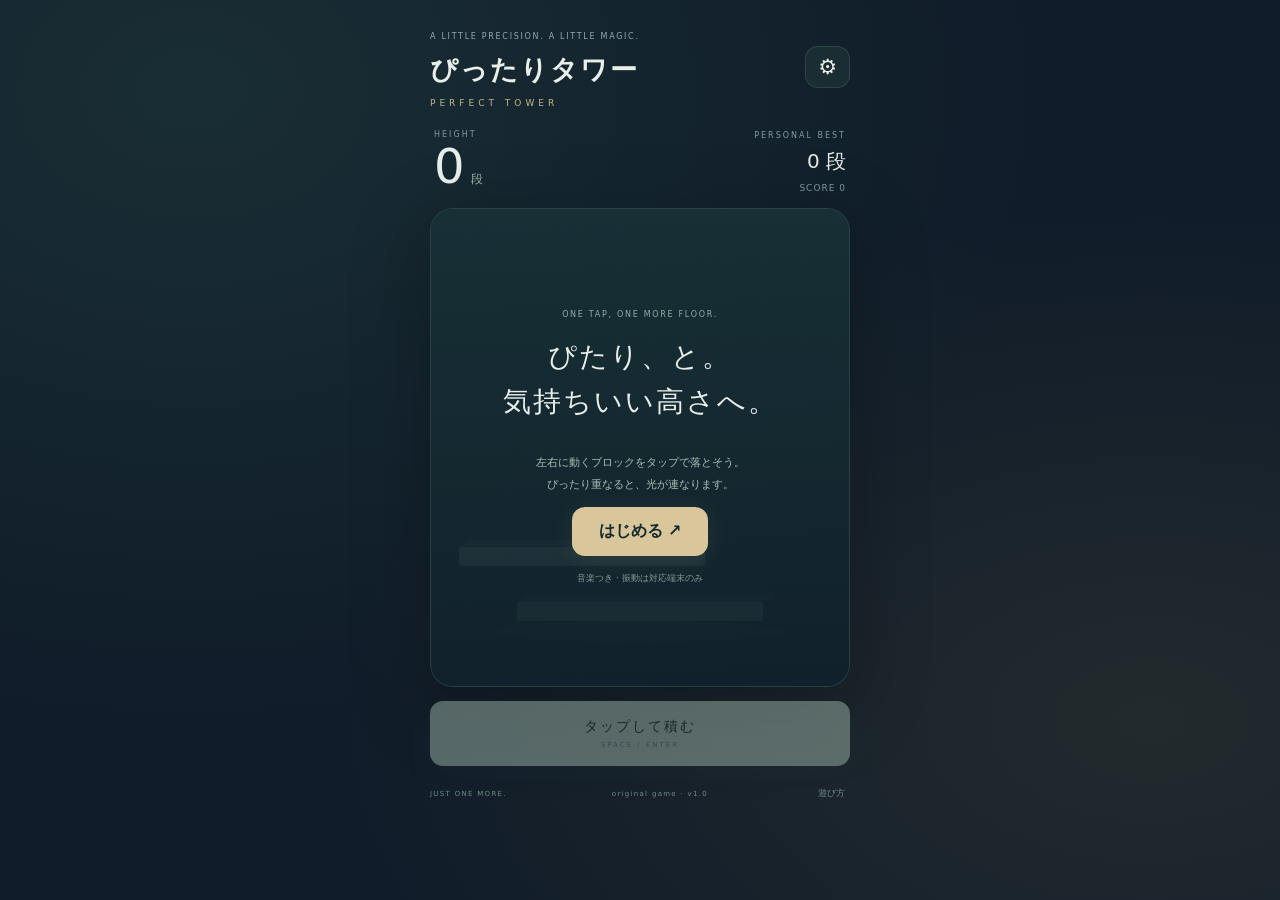
==== index.html @ 8b016841 "Create PERFECT TOWER with elegant visuals, bespoke lounge music and optional haptics" ====
<!doctype html><html lang="ja"><meta charset="utf-8"><meta name="viewport" content="width=device-width,initial-scale=1,viewport-fit=cover"><meta name="theme-color" content="#101c29"><title>ぴったりタワー · PERFECT TOWER</title><link rel="stylesheet" href="style.css?v=1.0"><body><main><header><div><span class="eyebrow">A LITTLE PRECISION. A LITTLE MAGIC.</span><h1>ぴったりタワー</h1><span class="subtitle">PERFECT TOWER</span></div><button id="settings" aria-label="音と振動の設定">⚙</button></header><section class="numbers"><div><span>HEIGHT</span><strong id="height">0<small>段</small></strong></div><div class="record"><span>PERSONAL BEST</span><b id="best">0 段</b><span id="score">SCORE 0</span></div></section><section class="stage"><canvas id="game" width="720" height="1000" aria-label="左右に動くブロック。画面をタップするか積むボタンで落とせます。"></canvas><div id="callout" aria-live="polite"></div><div id="welcome"><span class="eyebrow">ONE TAP, ONE MORE FLOOR.</span><h2>ぴたり、と。<br>気持ちいい高さへ。</h2><p>左右に動くブロックをタップで落とそう。<br>ぴったり重なると、光が連なります。</p><button id="start" class="primary">はじめる ↗</button><small>音楽つき · 振動は対応端末のみ</small></div><div class="stage-foot"><span id="combo">MAKE IT PERFECT</span><button id="pause" aria-label="一時停止">Ⅱ</button></div></section><button id="drop" class="drop" disabled>タップして積む <span>SPACE / ENTER</span></button><footer><span>JUST ONE MORE.</span><span>original game · v1.0</span><button id="help">遊び方</button></footer></main><dialog id="dialog"><div id="content"></div><button id="close" class="primary">つづける</button></dialog><script src="engine.js?v=1.0"></script><script src="music.js?v=1.0"></script><script src="haptics.js?v=1.0"></script><script src="game.js?v=1.0"></script></body></html>
---- style.css ----
*{box-sizing:border-box}html{background:#101c29;color:#e8eee9;font-family:system-ui,-apple-system,sans-serif;touch-action:pan-y pinch-zoom}body{margin:0;background:radial-gradient(ellipse at 15% 10%,#3d726235,transparent 55%),radial-gradient(ellipse at 90% 80%,#a78e5220,transparent 50%);min-height:100svh}main{max-width:460px;padding:24px 20px max(20px,env(safe-area-inset-bottom));margin:auto}header{display:flex;align-items:center;justify-content:space-between}.eyebrow{font-size:8px;letter-spacing:1.7px;color:#92aca6}h1{font-size:27px;letter-spacing:2px;margin:9px 0 3px;font-weight:600}.subtitle{font-size:9px;letter-spacing:4px;color:#c5b687}button{font:inherit;color:inherit;cursor:pointer;border:1px solid #7d9f8d35;background:#233a3a80;border-radius:13px;padding:11px 16px;touch-action:manipulation;-webkit-tap-highlight-color:transparent}button:active{transform:scale(.97)}button:focus-visible{outline:3px solid #efd098;outline-offset:3px}button:disabled{opacity:.4}#settings{font-size:21px;padding:8px 12px}.numbers{display:flex;justify-content:space-between;align-items:center;padding:20px 4px 14px}.numbers span{font-size:8px;letter-spacing:2px;color:#809c99;display:block}.numbers strong{display:block;font-size:48px;font-weight:300;line-height:1.15;font-variant-numeric:tabular-nums}.numbers small{font-size:12px;margin-left:6px;color:#9ab4ad}.record{text-align:right}.record b{font-size:20px;font-weight:400;display:block;margin:8px 0}.record #score{font-size:9px;letter-spacing:1px}.stage{border:1px solid #809c8f30;position:relative;border-radius:23px;overflow:hidden;box-shadow:0 20px 80px #0004;background:#152b32}canvas{display:block;width:100%;height:min(53svh,500px);min-height:290px;touch-action:manipulation}#welcome{position:absolute;inset:0;background:linear-gradient(#172f35da,#11212bf5);display:flex;align-items:center;justify-content:center;flex-direction:column;text-align:center;padding:24px}#welcome[hidden]{display:none}h2{font-size:28px;font-weight:400;letter-spacing:2px;line-height:1.6;margin:16px 0}#welcome p{font-size:11px;line-height:2;color:#a8c0b7}#welcome small{font-size:9px;color:#829d96;margin-top:16px}.primary{border:0;background:#d9c69b;color:#152a2d;font-weight:600;padding:14px 27px;box-shadow:0 4px 25px #dac69a18}.stage-foot{position:absolute;bottom:14px;left:20px;right:16px;display:flex;justify-content:space-between;align-items:center;pointer-events:none}.stage-foot span{font-size:9px;letter-spacing:2px;color:#9ebfb5}.stage-foot button{pointer-events:auto;padding:7px 11px;font-size:10px}#welcome:not([hidden])~.stage-foot{display:none}.drop{width:100%;margin-top:14px;background:#bfd9c9;color:#1a3230;border:0;padding:17px;font-size:14px;letter-spacing:2px;box-shadow:0 8px 30px #8bc5ac12}.drop span{display:block;font-size:7px;letter-spacing:2px;opacity:.5;margin-top:5px}footer{display:flex;align-items:center;justify-content:space-between;margin-top:16px;font-size:7px;letter-spacing:1.3px;color:#6f8b86}footer button{border:0;background:none;padding:5px;font-size:9px}#callout{position:absolute;top:18%;left:0;right:0;text-align:center;pointer-events:none;color:#f6dcac;letter-spacing:5px;font-size:24px;text-shadow:0 0 25px #e8c99088;opacity:0;transition:opacity .15s}#callout small{display:block;font-size:9px;letter-spacing:3px;margin-top:8px;color:#accfc1}dialog{max-width:390px;width:90%;border:1px solid #6b958250;border-radius:23px;background:#192e35;color:#e2eee7;padding:27px;box-shadow:0 25px 100px #0008}dialog::backdrop{background:#07161bce;backdrop-filter:blur(8px)}dialog p{font-size:12px;line-height:1.9;color:#adc4b8}dialog .primary{width:100%;margin-top:15px}.result{font-size:64px;font-weight:300;line-height:1.2;color:#dfcea6;margin:18px 0}.result small{font-size:15px;margin-left:8px}.stats{display:flex;justify-content:space-between;border-block:1px solid #72938330;padding:15px 0;font-size:11px;color:#a4c2b5}.setting{display:flex;justify-content:space-between;align-items:center;padding:16px 0;border-bottom:1px solid #6c93812a;font-size:13px}.setting input{width:20px;height:20px;accent-color:#c9d8b7}.muted{font-size:10px!important;color:#829e93!important}@media(max-height:750px){main{padding-top:12px}.numbers{padding-top:12px}.numbers strong{font-size:38px}canvas{height:48svh;min-height:250px}.drop{padding:13px}footer{margin-top:8px}h1{font-size:24px}}@media(prefers-reduced-motion:reduce){*{transition:none!important}}
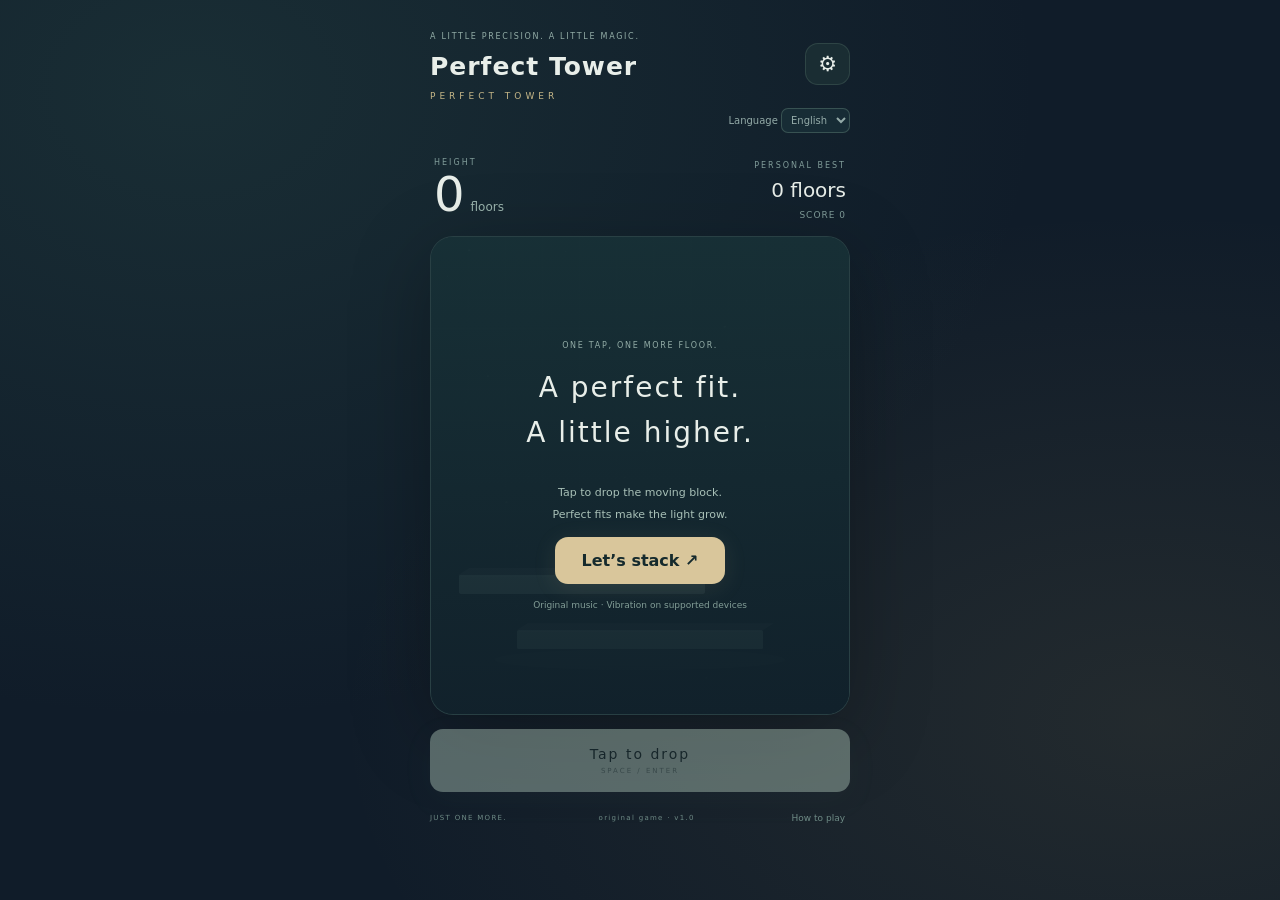
==== commit e5a55faa: "Add complete Japanese/English UI and language selection" ====
--- a/index.html
+++ b/index.html
@@ -1 +1 @@
-<!doctype html><html lang="ja"><meta charset="utf-8"><meta name="viewport" content="width=device-width,initial-scale=1,viewport-fit=cover"><meta name="theme-color" content="#101c29"><title>ぴったりタワー · PERFECT TOWER</title><link rel="stylesheet" href="style.css?v=1.0"><body><main><header><div><span class="eyebrow">A LITTLE PRECISION. A LITTLE MAGIC.</span><h1>ぴったりタワー</h1><span class="subtitle">PERFECT TOWER</span></div><button id="settings" aria-label="音と振動の設定">⚙</button></header><section class="numbers"><div><span>HEIGHT</span><strong id="height">0<small>段</small></strong></div><div class="record"><span>PERSONAL BEST</span><b id="best">0 段</b><span id="score">SCORE 0</span></div></section><section class="stage"><canvas id="game" width="720" height="1000" aria-label="左右に動くブロック。画面をタップするか積むボタンで落とせます。"></canvas><div id="callout" aria-live="polite"></div><div id="welcome"><span class="eyebrow">ONE TAP, ONE MORE FLOOR.</span><h2>ぴたり、と。<br>気持ちいい高さへ。</h2><p>左右に動くブロックをタップで落とそう。<br>ぴったり重なると、光が連なります。</p><button id="start" class="primary">はじめる ↗</button><small>音楽つき · 振動は対応端末のみ</small></div><div class="stage-foot"><span id="combo">MAKE IT PERFECT</span><button id="pause" aria-label="一時停止">Ⅱ</button></div></section><button id="drop" class="drop" disabled>タップして積む <span>SPACE / ENTER</span></button><footer><span>JUST ONE MORE.</span><span>original game · v1.0</span><button id="help">遊び方</button></footer></main><dialog id="dialog"><div id="content"></div><button id="close" class="primary">つづける</button></dialog><script src="engine.js?v=1.0"></script><script src="music.js?v=1.0"></script><script src="haptics.js?v=1.0"></script><script src="game.js?v=1.0"></script></body></html>
+<!doctype html><html lang="ja"><meta charset="utf-8"><meta name="viewport" content="width=device-width,initial-scale=1,viewport-fit=cover"><meta name="theme-color" content="#101c29"><title>ぴったりタワー · PERFECT TOWER</title><link rel="stylesheet" href="style.css?v=lang1"><body><main><header><div><span class="eyebrow">A LITTLE PRECISION. A LITTLE MAGIC.</span><h1>ぴったりタワー</h1><span class="subtitle">PERFECT TOWER</span></div><button id="settings" aria-label="音と振動の設定">⚙</button></header><div class="language-row"><label>Language <select id="localeSelect" aria-label="Language"><option value="ja">日本語</option><option value="en">English</option></select></label></div><section class="numbers"><div><span>HEIGHT</span><strong id="height">0<small>段</small></strong></div><div class="record"><span>PERSONAL BEST</span><b id="best">0 段</b><span id="score">SCORE 0</span></div></section><section class="stage"><canvas id="game" width="720" height="1000" aria-label="左右に動くブロック。画面をタップするか積むボタンで落とせます。"></canvas><div id="callout" aria-live="polite"></div><div id="welcome"><span class="eyebrow">ONE TAP, ONE MORE FLOOR.</span><h2>ぴたり、と。<br>気持ちいい高さへ。</h2><p>左右に動くブロックをタップで落とそう。<br>ぴったり重なると、光が連なります。</p><button id="start" class="primary">はじめる ↗</button><small>音楽つき · 振動は対応端末のみ</small></div><div class="stage-foot"><span id="combo">MAKE IT PERFECT</span><button id="pause" aria-label="一時停止">Ⅱ</button></div></section><button id="drop" class="drop" disabled>タップして積む <span>SPACE / ENTER</span></button><footer><span>JUST ONE MORE.</span><span>original game · v1.0</span><button id="help">遊び方</button></footer></main><dialog id="dialog"><div id="content"></div><button id="close" class="primary">つづける</button></dialog><script src="locale.js?v=lang1"></script><script src="engine.js?v=1.0"></script><script src="music.js?v=1.0"></script><script src="haptics.js?v=1.0"></script><script src="game.js?v=lang1"></script></body></html>
--- a/style.css
+++ b/style.css
@@ -1 +1,7 @@
 *{box-sizing:border-box}html{background:#101c29;color:#e8eee9;font-family:system-ui,-apple-system,sans-serif;touch-action:pan-y pinch-zoom}body{margin:0;background:radial-gradient(ellipse at 15% 10%,#3d726235,transparent 55%),radial-gradient(ellipse at 90% 80%,#a78e5220,transparent 50%);min-height:100svh}main{max-width:460px;padding:24px 20px max(20px,env(safe-area-inset-bottom));margin:auto}header{display:flex;align-items:center;justify-content:space-between}.eyebrow{font-size:8px;letter-spacing:1.7px;color:#92aca6}h1{font-size:27px;letter-spacing:2px;margin:9px 0 3px;font-weight:600}.subtitle{font-size:9px;letter-spacing:4px;color:#c5b687}button{font:inherit;color:inherit;cursor:pointer;border:1px solid #7d9f8d35;background:#233a3a80;border-radius:13px;padding:11px 16px;touch-action:manipulation;-webkit-tap-highlight-color:transparent}button:active{transform:scale(.97)}button:focus-visible{outline:3px solid #efd098;outline-offset:3px}button:disabled{opacity:.4}#settings{font-size:21px;padding:8px 12px}.numbers{display:flex;justify-content:space-between;align-items:center;padding:20px 4px 14px}.numbers span{font-size:8px;letter-spacing:2px;color:#809c99;display:block}.numbers strong{display:block;font-size:48px;font-weight:300;line-height:1.15;font-variant-numeric:tabular-nums}.numbers small{font-size:12px;margin-left:6px;color:#9ab4ad}.record{text-align:right}.record b{font-size:20px;font-weight:400;display:block;margin:8px 0}.record #score{font-size:9px;letter-spacing:1px}.stage{border:1px solid #809c8f30;position:relative;border-radius:23px;overflow:hidden;box-shadow:0 20px 80px #0004;background:#152b32}canvas{display:block;width:100%;height:min(53svh,500px);min-height:290px;touch-action:manipulation}#welcome{position:absolute;inset:0;background:linear-gradient(#172f35da,#11212bf5);display:flex;align-items:center;justify-content:center;flex-direction:column;text-align:center;padding:24px}#welcome[hidden]{display:none}h2{font-size:28px;font-weight:400;letter-spacing:2px;line-height:1.6;margin:16px 0}#welcome p{font-size:11px;line-height:2;color:#a8c0b7}#welcome small{font-size:9px;color:#829d96;margin-top:16px}.primary{border:0;background:#d9c69b;color:#152a2d;font-weight:600;padding:14px 27px;box-shadow:0 4px 25px #dac69a18}.stage-foot{position:absolute;bottom:14px;left:20px;right:16px;display:flex;justify-content:space-between;align-items:center;pointer-events:none}.stage-foot span{font-size:9px;letter-spacing:2px;color:#9ebfb5}.stage-foot button{pointer-events:auto;padding:7px 11px;font-size:10px}#welcome:not([hidden])~.stage-foot{display:none}.drop{width:100%;margin-top:14px;background:#bfd9c9;color:#1a3230;border:0;padding:17px;font-size:14px;letter-spacing:2px;box-shadow:0 8px 30px #8bc5ac12}.drop span{display:block;font-size:7px;letter-spacing:2px;opacity:.5;margin-top:5px}footer{display:flex;align-items:center;justify-content:space-between;margin-top:16px;font-size:7px;letter-spacing:1.3px;color:#6f8b86}footer button{border:0;background:none;padding:5px;font-size:9px}#callout{position:absolute;top:18%;left:0;right:0;text-align:center;pointer-events:none;color:#f6dcac;letter-spacing:5px;font-size:24px;text-shadow:0 0 25px #e8c99088;opacity:0;transition:opacity .15s}#callout small{display:block;font-size:9px;letter-spacing:3px;margin-top:8px;color:#accfc1}dialog{max-width:390px;width:90%;border:1px solid #6b958250;border-radius:23px;background:#192e35;color:#e2eee7;padding:27px;box-shadow:0 25px 100px #0008}dialog::backdrop{background:#07161bce;backdrop-filter:blur(8px)}dialog p{font-size:12px;line-height:1.9;color:#adc4b8}dialog .primary{width:100%;margin-top:15px}.result{font-size:64px;font-weight:300;line-height:1.2;color:#dfcea6;margin:18px 0}.result small{font-size:15px;margin-left:8px}.stats{display:flex;justify-content:space-between;border-block:1px solid #72938330;padding:15px 0;font-size:11px;color:#a4c2b5}.setting{display:flex;justify-content:space-between;align-items:center;padding:16px 0;border-bottom:1px solid #6c93812a;font-size:13px}.setting input{width:20px;height:20px;accent-color:#c9d8b7}.muted{font-size:10px!important;color:#829e93!important}@media(max-height:750px){main{padding-top:12px}.numbers{padding-top:12px}.numbers strong{font-size:38px}canvas{height:48svh;min-height:250px}.drop{padding:13px}footer{margin-top:8px}h1{font-size:24px}}@media(prefers-reduced-motion:reduce){*{transition:none!important}}
+
+.language-row{display:flex;justify-content:flex-end;margin:5px 0;font-size:10px;color:#94aba8}.language-row select{font:inherit;color:inherit;background:#172c35;border:1px solid #7d9f8d55;border-radius:7px;padding:5px}html[lang=en] h1{letter-spacing:1px;font-size:25px}html[lang=en] .chapter strong{font-size:11px}html[lang=en] .result{font-size:30px}html[lang=en] #callout{font-size:22px}
+
+.language-row[hidden]{display:none!important}
+
+html[lang=en] .result{font-size:64px}html[lang=en] .result small{font-size:12px}
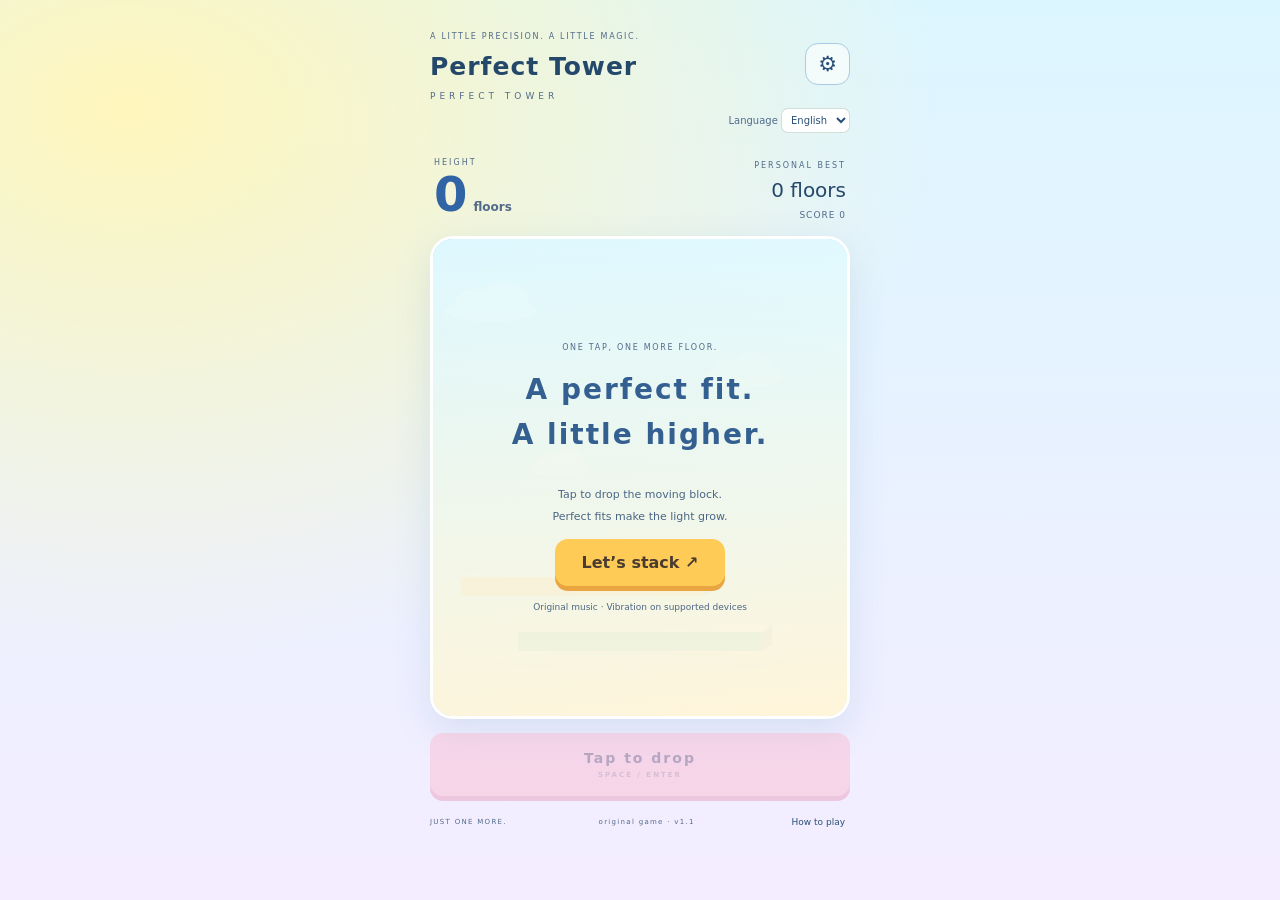
==== commit 0a35f758: "Add Playables SDK integration and sunny candy theme" ====
--- a/index.html
+++ b/index.html
@@ -1 +1 @@
-<!doctype html><html lang="ja"><meta charset="utf-8"><meta name="viewport" content="width=device-width,initial-scale=1,viewport-fit=cover"><meta name="theme-color" content="#101c29"><title>ぴったりタワー · PERFECT TOWER</title><link rel="stylesheet" href="style.css?v=lang1"><body><main><header><div><span class="eyebrow">A LITTLE PRECISION. A LITTLE MAGIC.</span><h1>ぴったりタワー</h1><span class="subtitle">PERFECT TOWER</span></div><button id="settings" aria-label="音と振動の設定">⚙</button></header><div class="language-row"><label>Language <select id="localeSelect" aria-label="Language"><option value="ja">日本語</option><option value="en">English</option></select></label></div><section class="numbers"><div><span>HEIGHT</span><strong id="height">0<small>段</small></strong></div><div class="record"><span>PERSONAL BEST</span><b id="best">0 段</b><span id="score">SCORE 0</span></div></section><section class="stage"><canvas id="game" width="720" height="1000" aria-label="左右に動くブロック。画面をタップするか積むボタンで落とせます。"></canvas><div id="callout" aria-live="polite"></div><div id="welcome"><span class="eyebrow">ONE TAP, ONE MORE FLOOR.</span><h2>ぴたり、と。<br>気持ちいい高さへ。</h2><p>左右に動くブロックをタップで落とそう。<br>ぴったり重なると、光が連なります。</p><button id="start" class="primary">はじめる ↗</button><small>音楽つき · 振動は対応端末のみ</small></div><div class="stage-foot"><span id="combo">MAKE IT PERFECT</span><button id="pause" aria-label="一時停止">Ⅱ</button></div></section><button id="drop" class="drop" disabled>タップして積む <span>SPACE / ENTER</span></button><footer><span>JUST ONE MORE.</span><span>original game · v1.0</span><button id="help">遊び方</button></footer></main><dialog id="dialog"><div id="content"></div><button id="close" class="primary">つづける</button></dialog><script src="locale.js?v=lang1"></script><script src="engine.js?v=1.0"></script><script src="music.js?v=1.0"></script><script src="haptics.js?v=1.0"></script><script src="game.js?v=lang1"></script></body></html>
+<!doctype html><html lang="ja"><meta charset="utf-8"><meta name="viewport" content="width=device-width,initial-scale=1,viewport-fit=cover"><meta name="theme-color" content="#dbf5ff"><title>ぴったりタワー · PERFECT TOWER</title><link rel="stylesheet" href="style.css?v=sdk1"><body><div id="startup" role="status"><p id="startupText">記録を読み込んでいます…</p><button id="retryLoad" hidden>もう一度読み込む</button></div><main inert><header><div><span class="eyebrow">A LITTLE PRECISION. A LITTLE MAGIC.</span><h1>ぴったりタワー</h1><span class="subtitle">PERFECT TOWER</span></div><button id="settings" aria-label="音と振動の設定">⚙</button></header><div class="language-row"><label>Language <select id="localeSelect" aria-label="Language"><option value="ja">日本語</option><option value="en">English</option></select></label></div><section class="numbers"><div><span>HEIGHT</span><strong id="height">0<small>段</small></strong></div><div class="record"><span>PERSONAL BEST</span><b id="best">0 段</b><span id="score">SCORE 0</span></div></section><section class="stage"><canvas id="game" width="720" height="1000" aria-label="左右に動くブロック。画面をタップするか積むボタンで落とせます。"></canvas><div id="callout" aria-live="polite"></div><div id="welcome"><span class="eyebrow">ONE TAP, ONE MORE FLOOR.</span><h2>ぴたり、と。<br>気持ちいい高さへ。</h2><p>左右に動くブロックをタップで落とそう。<br>ぴったり重なると、光が連なります。</p><button id="start" class="primary">はじめる ↗</button><small>音楽つき · 振動は対応端末のみ</small></div><div class="stage-foot"><span id="combo">MAKE IT PERFECT</span><button id="pause" aria-label="一時停止">Ⅱ</button></div></section><button id="drop" class="drop" disabled>タップして積む <span>SPACE / ENTER</span></button><p id="saveNotice" role="status"></p><footer><span>JUST ONE MORE.</span><span>original game · v1.1</span><button id="help">遊び方</button></footer></main><dialog id="dialog"><div id="content"></div><button id="close" class="primary">つづける</button></dialog><script src="https://www.youtube.com/game_api/v1"></script><script src="host.js?v=sdk1"></script><script src="locale.js?v=sdk1"></script><script src="engine.js?v=1.0"></script><script src="music.js?v=sdk1"></script><script src="haptics.js?v=1.0"></script><script src="game.js?v=sdk1"></script></body></html>
--- a/style.css
+++ b/style.css
@@ -5,3 +5,8 @@
 .language-row[hidden]{display:none!important}
 
 html[lang=en] .result{font-size:64px}html[lang=en] .result small{font-size:12px}
+
+#startup{position:fixed;inset:0;z-index:20;display:grid;align-content:center;justify-items:center;text-align:center;padding:30px;background:#101c29}#startup[hidden]{display:none}#saveNotice{font-size:11px;color:#dfcca4;text-align:center}[hidden]{display:none!important}
+
+/* Sunny candy palette; identical layout and input targets. */
+html{background:#e2f7ff;color:#24486a}body{background:radial-gradient(ellipse at 10% 12%,#fff6bc,transparent 50%),linear-gradient(#dcf6ff,#f4edff)}.eyebrow,.numbers span,.numbers small,.subtitle,footer{color:#526b8a}h1{font-weight:800}.numbers strong{font-weight:750;color:#3164a5}button{background:#fff9;border-color:#a7cce3;color:#294f78}button:focus-visible{outline-color:#e66b96}.stage{background:#bceaff;border:3px solid #fff;box-shadow:0 12px 35px #6092b52b}.primary{background:#ffcb57;color:#4a3c30;box-shadow:0 5px 0 #e9a542;font-weight:800}#welcome{background:linear-gradient(#e3faffeb,#fff5daee)}h2{font-weight:800;color:#345f91}#welcome p,#welcome small,dialog p,.muted{color:#4b6685!important}.drop{background:#ffb2ca;color:#613e69;font-weight:800;box-shadow:0 5px 0 #e88eaf}.stage-foot span{color:#345f81}.stage-foot button{background:#ffffffe8}#callout{color:#9b3a83;text-shadow:0 2px 0 #fff,0 0 18px #fff;font-weight:900}#callout small{color:#335b84}dialog{background:#f6fbff;color:#294f78;border:3px solid white}.result{color:#bd4f88;font-weight:800}.stats{color:#4b6685}.setting input{accent-color:#da649a}.language-row{color:#526b8a}.language-row select{background:#fff;color:#294f78}#startup{background:#e2f7ff;color:#294f78}#saveNotice{color:#875333}
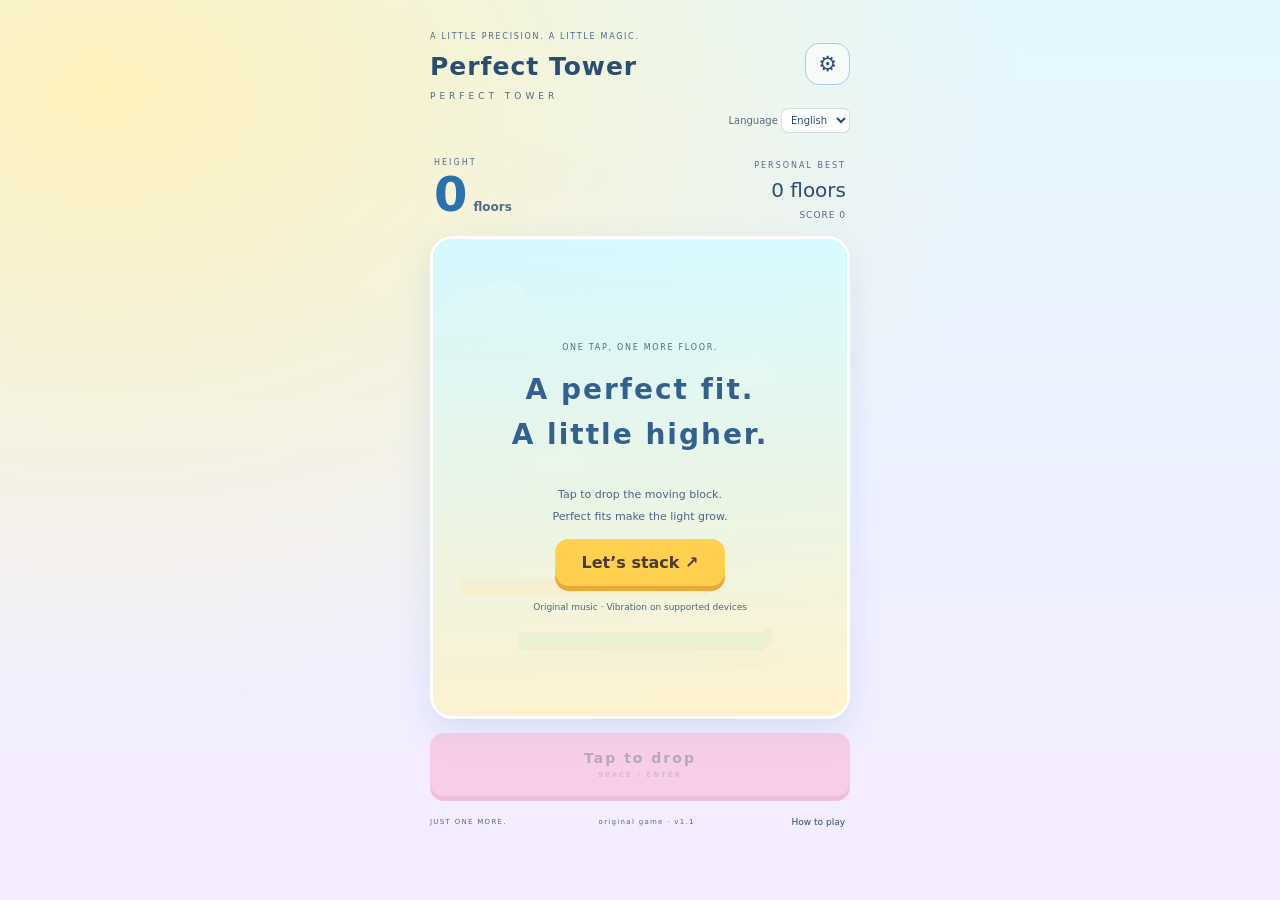
==== commit 6eea0955: "Bright pop visuals and sparkling sound effects" ====
--- a/index.html
+++ b/index.html
@@ -1 +1 @@
-<!doctype html><html lang="ja"><meta charset="utf-8"><meta name="viewport" content="width=device-width,initial-scale=1,viewport-fit=cover"><meta name="theme-color" content="#dbf5ff"><title>ぴったりタワー · PERFECT TOWER</title><link rel="stylesheet" href="style.css?v=sdk1"><body><div id="startup" role="status"><p id="startupText">記録を読み込んでいます…</p><button id="retryLoad" hidden>もう一度読み込む</button></div><main inert><header><div><span class="eyebrow">A LITTLE PRECISION. A LITTLE MAGIC.</span><h1>ぴったりタワー</h1><span class="subtitle">PERFECT TOWER</span></div><button id="settings" aria-label="音と振動の設定">⚙</button></header><div class="language-row"><label>Language <select id="localeSelect" aria-label="Language"><option value="ja">日本語</option><option value="en">English</option></select></label></div><section class="numbers"><div><span>HEIGHT</span><strong id="height">0<small>段</small></strong></div><div class="record"><span>PERSONAL BEST</span><b id="best">0 段</b><span id="score">SCORE 0</span></div></section><section class="stage"><canvas id="game" width="720" height="1000" aria-label="左右に動くブロック。画面をタップするか積むボタンで落とせます。"></canvas><div id="callout" aria-live="polite"></div><div id="welcome"><span class="eyebrow">ONE TAP, ONE MORE FLOOR.</span><h2>ぴたり、と。<br>気持ちいい高さへ。</h2><p>左右に動くブロックをタップで落とそう。<br>ぴったり重なると、光が連なります。</p><button id="start" class="primary">はじめる ↗</button><small>音楽つき · 振動は対応端末のみ</small></div><div class="stage-foot"><span id="combo">MAKE IT PERFECT</span><button id="pause" aria-label="一時停止">Ⅱ</button></div></section><button id="drop" class="drop" disabled>タップして積む <span>SPACE / ENTER</span></button><p id="saveNotice" role="status"></p><footer><span>JUST ONE MORE.</span><span>original game · v1.1</span><button id="help">遊び方</button></footer></main><dialog id="dialog"><div id="content"></div><button id="close" class="primary">つづける</button></dialog><script src="https://www.youtube.com/game_api/v1"></script><script src="host.js?v=sdk1"></script><script src="locale.js?v=sdk1"></script><script src="engine.js?v=1.0"></script><script src="music.js?v=sdk1"></script><script src="haptics.js?v=1.0"></script><script src="game.js?v=sdk1"></script></body></html>
+<!doctype html><html lang="ja"><meta charset="utf-8"><meta name="viewport" content="width=device-width,initial-scale=1,viewport-fit=cover"><meta name="theme-color" content="#dbf5ff"><title>ぴったりタワー · PERFECT TOWER</title><link rel="stylesheet" href="style.css?v=pop1"><body><div id="startup" role="status"><p id="startupText">記録を読み込んでいます…</p><button id="retryLoad" hidden>もう一度読み込む</button></div><main inert><header><div><span class="eyebrow">A LITTLE PRECISION. A LITTLE MAGIC.</span><h1>ぴったりタワー</h1><span class="subtitle">PERFECT TOWER</span></div><button id="settings" aria-label="音と振動の設定">⚙</button></header><div class="language-row"><label>Language <select id="localeSelect" aria-label="Language"><option value="ja">日本語</option><option value="en">English</option></select></label></div><section class="numbers"><div><span>HEIGHT</span><strong id="height">0<small>段</small></strong></div><div class="record"><span>PERSONAL BEST</span><b id="best">0 段</b><span id="score">SCORE 0</span></div></section><section class="stage"><canvas id="game" width="720" height="1000" aria-label="左右に動くブロック。画面をタップするか積むボタンで落とせます。"></canvas><div id="callout" aria-live="polite"></div><div id="welcome"><span class="eyebrow">ONE TAP, ONE MORE FLOOR.</span><h2>ぴたり、と。<br>気持ちいい高さへ。</h2><p>左右に動くブロックをタップで落とそう。<br>ぴったり重なると、光が連なります。</p><button id="start" class="primary">はじめる ↗</button><small>音楽つき · 振動は対応端末のみ</small></div><div class="stage-foot"><span id="combo">MAKE IT PERFECT</span><button id="pause" aria-label="一時停止">Ⅱ</button></div></section><button id="drop" class="drop" disabled>タップして積む <span>SPACE / ENTER</span></button><p id="saveNotice" role="status"></p><footer><span>JUST ONE MORE.</span><span>original game · v1.1</span><button id="help">遊び方</button></footer></main><dialog id="dialog"><div id="content"></div><button id="close" class="primary">つづける</button></dialog><script src="https://www.youtube.com/game_api/v1"></script><script src="host.js?v=pop1"></script><script src="locale.js?v=pop1"></script><script src="engine.js?v=pop1"></script><script src="music.js?v=pop1"></script><script src="haptics.js?v=pop1"></script><script src="game.js?v=pop1"></script></body></html>
--- a/style.css
+++ b/style.css
@@ -10,3 +10,7 @@
 
 /* Sunny candy palette; identical layout and input targets. */
 html{background:#e2f7ff;color:#24486a}body{background:radial-gradient(ellipse at 10% 12%,#fff6bc,transparent 50%),linear-gradient(#dcf6ff,#f4edff)}.eyebrow,.numbers span,.numbers small,.subtitle,footer{color:#526b8a}h1{font-weight:800}.numbers strong{font-weight:750;color:#3164a5}button{background:#fff9;border-color:#a7cce3;color:#294f78}button:focus-visible{outline-color:#e66b96}.stage{background:#bceaff;border:3px solid #fff;box-shadow:0 12px 35px #6092b52b}.primary{background:#ffcb57;color:#4a3c30;box-shadow:0 5px 0 #e9a542;font-weight:800}#welcome{background:linear-gradient(#e3faffeb,#fff5daee)}h2{font-weight:800;color:#345f91}#welcome p,#welcome small,dialog p,.muted{color:#4b6685!important}.drop{background:#ffb2ca;color:#613e69;font-weight:800;box-shadow:0 5px 0 #e88eaf}.stage-foot span{color:#345f81}.stage-foot button{background:#ffffffe8}#callout{color:#9b3a83;text-shadow:0 2px 0 #fff,0 0 18px #fff;font-weight:900}#callout small{color:#335b84}dialog{background:#f6fbff;color:#294f78;border:3px solid white}.result{color:#bd4f88;font-weight:800}.stats{color:#4b6685}.setting input{accent-color:#da649a}.language-row{color:#526b8a}.language-row select{background:#fff;color:#294f78}#startup{background:#e2f7ff;color:#294f78}#saveNotice{color:#875333}
+
+/* Pop edition: clear, bright surfaces with strong text contrast. */
+:root{color-scheme:light;--ink:#294e70;--dim:#586c89;--muted:#526985;--gold:#efac31;--mint:#238b9b}html{background:#edf7ff;color:#294e70}body{color:#294e70;background:radial-gradient(ellipse at 8% 10%,#fff2bd,transparent 55%),linear-gradient(#e4f8ff,#f6ecff)}h1{font-weight:850}button{border-radius:14px}dialog{background:#f8fbff;color:#294e70;border:3px solid #fff;box-shadow:0 18px 60px #46729b33}dialog p,#dialogBody{color:#4c6483}dialog::backdrop{background:#365b7d66}.eyebrow,.subtitle,.sub,.tip,.hint,.footnote,.muted,footer,.language-row{color:#526985}#startup{background:#edf7ff;color:#294e70}#startup p{color:#526985}.language-row select{background:#fff;color:#294e70}button:focus-visible{outline-color:#dc578f}
+.stage{border:3px solid #fff;box-shadow:0 12px 32px #709fc633}.primary{background:#ffcf4e;box-shadow:0 5px 0 #eba83b}.drop{background:#ff9ec7;box-shadow:0 5px 0 #e67ca7}.numbers strong{color:#2d70ae}#welcome{background:linear-gradient(#d9faffeb,#fff2cdeb)}#callout{color:#b13f96}.setting input{accent-color:#e35b9d}
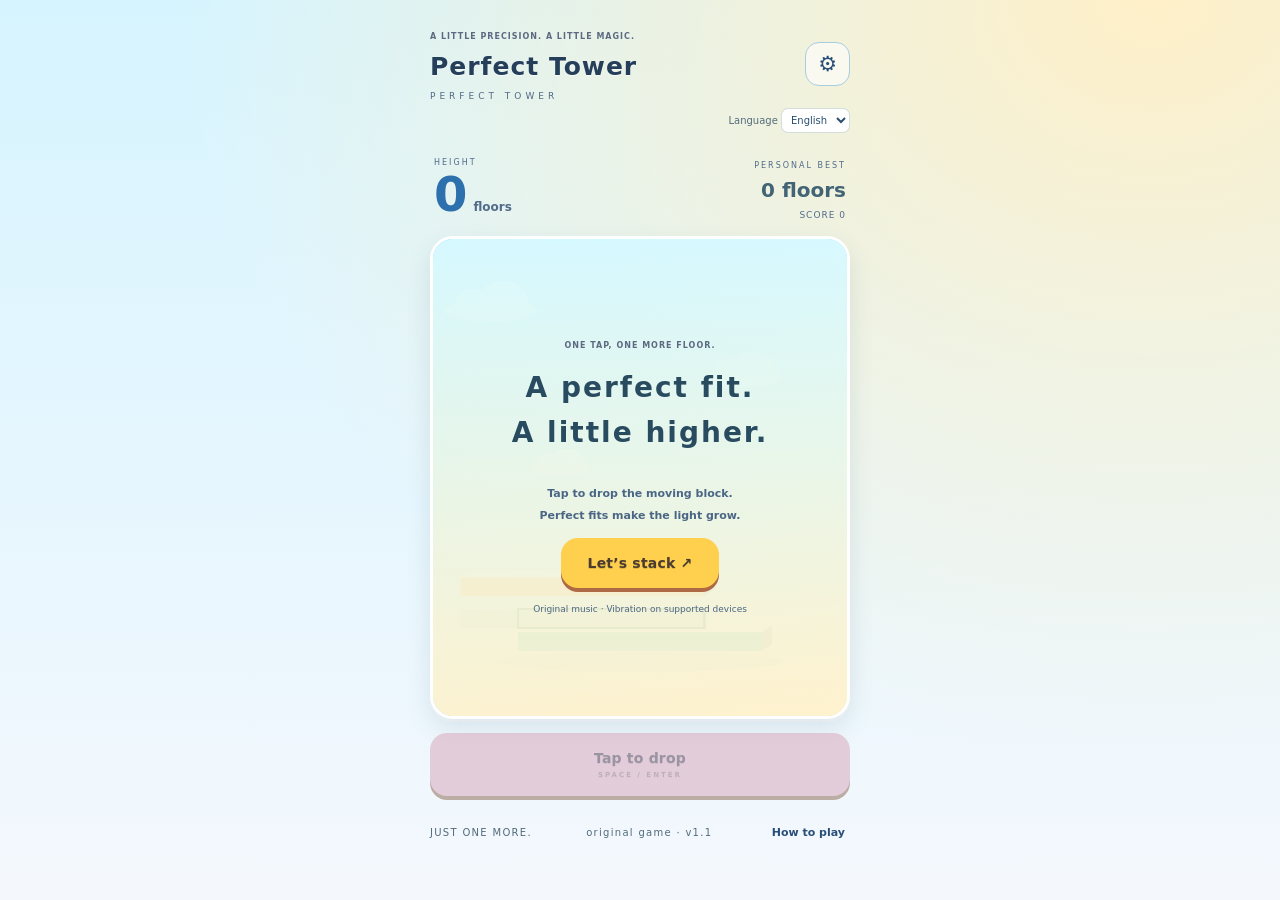
==== commit 8aa4fba0: "Improve touch clarity, visual guidance and replay goals" ====
--- a/index.html
+++ b/index.html
@@ -1 +1 @@
-<!doctype html><html lang="ja"><meta charset="utf-8"><meta name="viewport" content="width=device-width,initial-scale=1,viewport-fit=cover"><meta name="theme-color" content="#dbf5ff"><title>ぴったりタワー · PERFECT TOWER</title><link rel="stylesheet" href="style.css?v=pop1"><body><div id="startup" role="status"><p id="startupText">記録を読み込んでいます…</p><button id="retryLoad" hidden>もう一度読み込む</button></div><main inert><header><div><span class="eyebrow">A LITTLE PRECISION. A LITTLE MAGIC.</span><h1>ぴったりタワー</h1><span class="subtitle">PERFECT TOWER</span></div><button id="settings" aria-label="音と振動の設定">⚙</button></header><div class="language-row"><label>Language <select id="localeSelect" aria-label="Language"><option value="ja">日本語</option><option value="en">English</option></select></label></div><section class="numbers"><div><span>HEIGHT</span><strong id="height">0<small>段</small></strong></div><div class="record"><span>PERSONAL BEST</span><b id="best">0 段</b><span id="score">SCORE 0</span></div></section><section class="stage"><canvas id="game" width="720" height="1000" aria-label="左右に動くブロック。画面をタップするか積むボタンで落とせます。"></canvas><div id="callout" aria-live="polite"></div><div id="welcome"><span class="eyebrow">ONE TAP, ONE MORE FLOOR.</span><h2>ぴたり、と。<br>気持ちいい高さへ。</h2><p>左右に動くブロックをタップで落とそう。<br>ぴったり重なると、光が連なります。</p><button id="start" class="primary">はじめる ↗</button><small>音楽つき · 振動は対応端末のみ</small></div><div class="stage-foot"><span id="combo">MAKE IT PERFECT</span><button id="pause" aria-label="一時停止">Ⅱ</button></div></section><button id="drop" class="drop" disabled>タップして積む <span>SPACE / ENTER</span></button><p id="saveNotice" role="status"></p><footer><span>JUST ONE MORE.</span><span>original game · v1.1</span><button id="help">遊び方</button></footer></main><dialog id="dialog"><div id="content"></div><button id="close" class="primary">つづける</button></dialog><script src="https://www.youtube.com/game_api/v1"></script><script src="host.js?v=pop1"></script><script src="locale.js?v=pop1"></script><script src="engine.js?v=pop1"></script><script src="music.js?v=pop1"></script><script src="haptics.js?v=pop1"></script><script src="game.js?v=pop1"></script></body></html>
+<!doctype html><html lang="ja"><meta charset="utf-8"><meta name="viewport" content="width=device-width,initial-scale=1,viewport-fit=cover"><meta name="theme-color" content="#dbf5ff"><title>ぴったりタワー · PERFECT TOWER</title><link rel="stylesheet" href="style.css?v=pop1"><link rel="stylesheet" href="quality.css?v=quality1"><body data-quality="1"><div id="startup" role="status"><p id="startupText">記録を読み込んでいます…</p><button id="retryLoad" hidden>もう一度読み込む</button></div><main inert><header><div><span class="eyebrow">A LITTLE PRECISION. A LITTLE MAGIC.</span><h1>ぴったりタワー</h1><span class="subtitle">PERFECT TOWER</span></div><button id="settings" aria-label="音と振動の設定">⚙</button></header><div class="language-row"><label>Language <select id="localeSelect" aria-label="Language"><option value="ja">日本語</option><option value="en">English</option></select></label></div><section class="numbers"><div><span>HEIGHT</span><strong id="height">0<small>段</small></strong></div><div class="record"><span>PERSONAL BEST</span><b id="best">0 段</b><span id="score">SCORE 0</span></div></section><section class="stage"><canvas id="game" width="720" height="1000" aria-label="左右に動くブロック。画面をタップするか積むボタンで落とせます。"></canvas><div id="callout" aria-live="polite"></div><div id="welcome"><span class="eyebrow">ONE TAP, ONE MORE FLOOR.</span><h2>ぴたり、と。<br>気持ちいい高さへ。</h2><p>左右に動くブロックをタップで落とそう。<br>ぴったり重なると、光が連なります。</p><button id="start" class="primary">はじめる ↗</button><small>音楽つき · 振動は対応端末のみ</small></div><div class="stage-foot"><span id="combo">MAKE IT PERFECT</span><button id="pause" aria-label="一時停止">Ⅱ</button></div></section><button id="drop" class="drop" disabled>タップして積む <span>SPACE / ENTER</span></button><p id="saveNotice" role="status"></p><footer><span>JUST ONE MORE.</span><span>original game · v1.1</span><button id="help">遊び方</button></footer></main><dialog id="dialog"><div id="content"></div><button id="close" class="primary">つづける</button></dialog><script src="https://www.youtube.com/game_api/v1"></script><script src="host.js?v=pop1"></script><script src="locale.js?v=pop1"></script><script src="engine.js?v=pop1"></script><script src="music.js?v=pop1"></script><script src="haptics.js?v=pop1"></script><script src="game.js?v=quality1"></script></body></html>
--- a/quality.css
+++ b/quality.css
@@ -0,0 +1,5 @@
+:root{--quality-accent:#d97740;--quality-sky:#d6f4ff;--quality-warm:#fff0c8}
+/* Quality pass: contrast, hierarchy, touch affordances. No new timers or SDK hooks. */
+body{background:radial-gradient(ellipse at 90% 0,var(--quality-warm),transparent 60%),linear-gradient(var(--quality-sky),#f4f8fd);color:#2d405a}main{filter:none}header h1,h1{color:#253e5a;text-shadow:0 1px #fff9}header{gap:12px}.eyebrow{color:#5c6980;font-weight:850;letter-spacing:1px}button,select{font-weight:750}button{transition:transform .1s,box-shadow .1s,filter .1s}button:not(:disabled):active{transform:translateY(2px) scale(.98);filter:brightness(.97)}button:focus-visible,select:focus-visible,input:focus-visible{outline:3px solid var(--quality-accent);outline-offset:3px}button:disabled{cursor:default;filter:saturate(.5);opacity:.55}button.primary,.primary,#jump,#drop,#hold,#bite,#walk{min-height:50px;font-size:14px;letter-spacing:.2px;border-radius:17px;box-shadow:0 4px 0 color-mix(in srgb,var(--quality-accent) 75%,#294151);text-shadow:0 1px #0002}#message,#hint,.hint,.instruction,.gesture-note{color:#385970;font-size:12px;line-height:1.55;font-weight:700}#message,#hint{font-variant-numeric:tabular-nums}.utility,.language-row,footer{color:#526b7b}footer{font-size:10px}footer button{min-height:40px;font-size:11px}dialog{border-color:#fff;background:#fffdf1;box-shadow:0 20px 70px #25385842}dialog h2{color:#2f465e}dialog p{color:#476174;line-height:1.75}.next-goal{padding:10px 13px;border:1px solid #d0dfda;border-radius:12px;background:#edf7eb;color:#325c52!important;font-size:13px!important;font-weight:800}.stage,#field,.board-wrap{box-shadow:0 10px 24px #3b657422,0 3px 0 #fff8}.stage,.field{border-color:#fff}.hud small,.scoreboard small,.stat small{color:#516a77;font-size:10px}.hud strong,.scoreboard strong{font-variant-numeric:tabular-nums}.controls button,[data-dir]{min-height:48px}#powerWord,#echoText,#gateText{color:#3a566b;font-weight:850}#power .sweet,#sweet{background:#ffdb5e;border:2px solid #b6811c}#sun{min-width:48px;min-height:48px}input[type=range]{min-height:42px;accent-color:var(--quality-accent)}.cell.can-place:not(.filled)::after{content:'';position:absolute;width:5px;height:5px;border-radius:50%;background:#365f9bb0;left:calc(50% - 2.5px);top:calc(50% - 2.5px);pointer-events:none}.cell{position:relative}.cell.preview{outline:2px solid #fff;outline-offset:-3px;filter:brightness(1.12)}.cell.line-hint{box-shadow:inset 0 0 0 3px #fff3aa,0 0 12px #ffce5a}.piece.selected{outline:3px solid #6077c8;outline-offset:2px}.piece.blocked{opacity:.6}#pace{font-size:10px;background:#244456eb;color:#fff8dc}#toast,#callout{font-weight:950}#welcome p,#coverText,#intro p{color:#3e6272;font-weight:650}#welcome h2,#coverTitle{color:#294b60}#needle{box-shadow:0 0 0 2px #fff,0 1px 5px #26394f66}#fitRange{background:#89d7a3;border:1px solid #367657}.hearts{color:#c65575!important}.hud>div,.scoreboard>div{border-color:#fff;box-shadow:0 3px 0 #7797a214}button.round,button.icon,#settings,#sound,#pause{min-height:44px;min-width:44px}#best,.best{color:#426475;font-weight:850}
+@media(max-height:650px) and (orientation:portrait){#message,#hint,.hint,.instruction,.gesture-note{font-size:10px}.eyebrow{font-size:8px}.primary,button.primary,#jump,#drop,#hold,#bite,#walk{min-height:48px;font-size:12px}footer{font-size:8px}footer button{min-height:32px}.hud small,.scoreboard small{font-size:9px}.controls{gap:6px;margin-top:8px}.controls button{min-height:44px}.stage-top #pause{min-height:36px;min-width:36px}#pace{font-size:8px}}
+@media(prefers-reduced-motion:reduce){*,*::before,*::after{animation:none!important;transition:none!important;scroll-behavior:auto!important}}
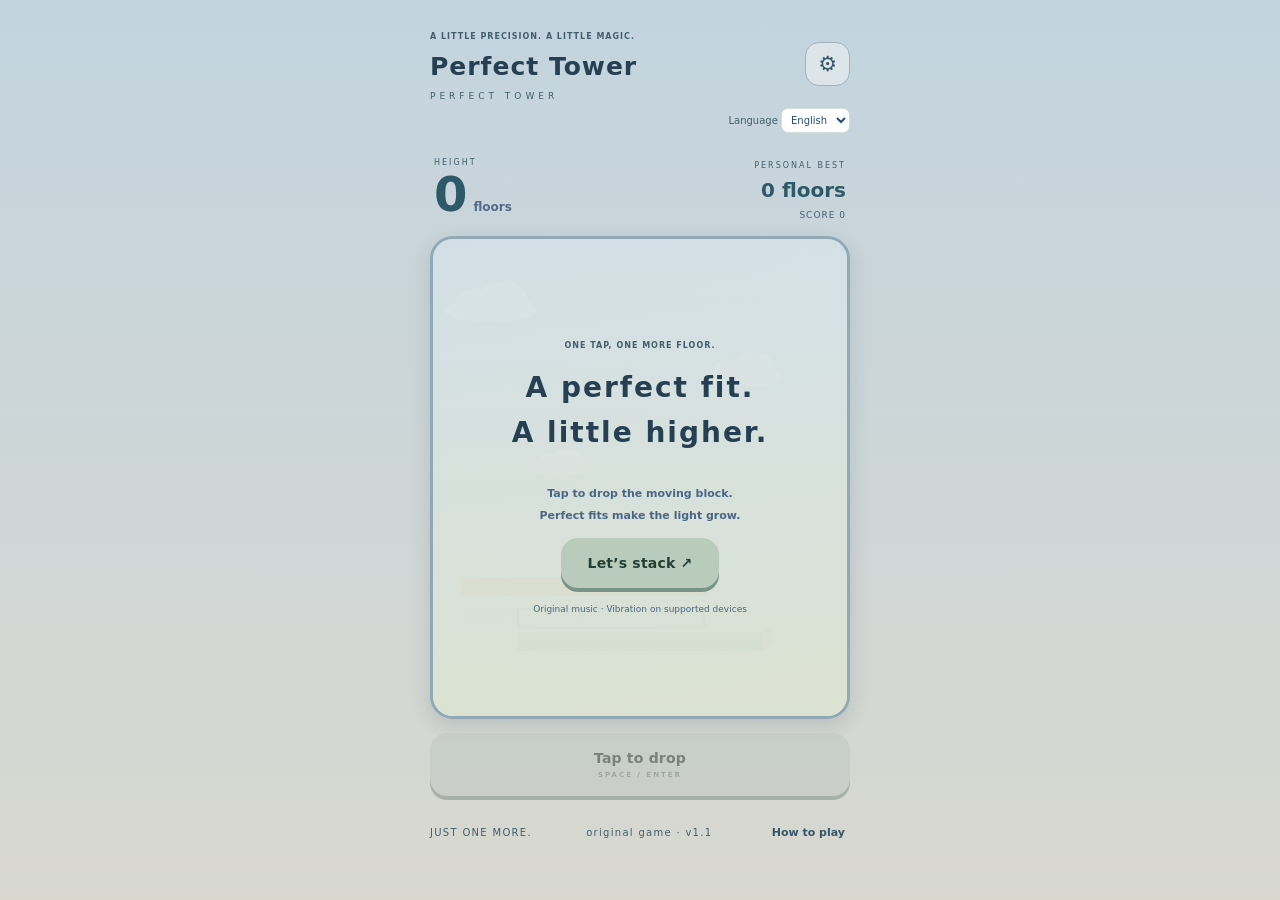
==== commit c545be20: "Improve readability with calmer colors and contrast" ====
--- a/index.html
+++ b/index.html
@@ -1 +1 @@
-<!doctype html><html lang="ja"><meta charset="utf-8"><meta name="viewport" content="width=device-width,initial-scale=1,viewport-fit=cover"><meta name="theme-color" content="#dbf5ff"><title>ぴったりタワー · PERFECT TOWER</title><link rel="stylesheet" href="style.css?v=pop1"><link rel="stylesheet" href="quality.css?v=quality1"><body data-quality="1"><div id="startup" role="status"><p id="startupText">記録を読み込んでいます…</p><button id="retryLoad" hidden>もう一度読み込む</button></div><main inert><header><div><span class="eyebrow">A LITTLE PRECISION. A LITTLE MAGIC.</span><h1>ぴったりタワー</h1><span class="subtitle">PERFECT TOWER</span></div><button id="settings" aria-label="音と振動の設定">⚙</button></header><div class="language-row"><label>Language <select id="localeSelect" aria-label="Language"><option value="ja">日本語</option><option value="en">English</option></select></label></div><section class="numbers"><div><span>HEIGHT</span><strong id="height">0<small>段</small></strong></div><div class="record"><span>PERSONAL BEST</span><b id="best">0 段</b><span id="score">SCORE 0</span></div></section><section class="stage"><canvas id="game" width="720" height="1000" aria-label="左右に動くブロック。画面をタップするか積むボタンで落とせます。"></canvas><div id="callout" aria-live="polite"></div><div id="welcome"><span class="eyebrow">ONE TAP, ONE MORE FLOOR.</span><h2>ぴたり、と。<br>気持ちいい高さへ。</h2><p>左右に動くブロックをタップで落とそう。<br>ぴったり重なると、光が連なります。</p><button id="start" class="primary">はじめる ↗</button><small>音楽つき · 振動は対応端末のみ</small></div><div class="stage-foot"><span id="combo">MAKE IT PERFECT</span><button id="pause" aria-label="一時停止">Ⅱ</button></div></section><button id="drop" class="drop" disabled>タップして積む <span>SPACE / ENTER</span></button><p id="saveNotice" role="status"></p><footer><span>JUST ONE MORE.</span><span>original game · v1.1</span><button id="help">遊び方</button></footer></main><dialog id="dialog"><div id="content"></div><button id="close" class="primary">つづける</button></dialog><script src="https://www.youtube.com/game_api/v1"></script><script src="host.js?v=pop1"></script><script src="locale.js?v=pop1"></script><script src="engine.js?v=pop1"></script><script src="music.js?v=pop1"></script><script src="haptics.js?v=pop1"></script><script src="game.js?v=quality1"></script></body></html>
+<!doctype html><html lang="ja"><meta charset="utf-8"><meta name="viewport" content="width=device-width,initial-scale=1,viewport-fit=cover"><meta name="theme-color" content="#dbf5ff"><title>ぴったりタワー · PERFECT TOWER</title><link rel="stylesheet" href="style.css?v=pop1"><link rel="stylesheet" href="quality.css?v=readability1"><body data-quality="1"><div id="startup" role="status"><p id="startupText">記録を読み込んでいます…</p><button id="retryLoad" hidden>もう一度読み込む</button></div><main inert><header><div><span class="eyebrow">A LITTLE PRECISION. A LITTLE MAGIC.</span><h1>ぴったりタワー</h1><span class="subtitle">PERFECT TOWER</span></div><button id="settings" aria-label="音と振動の設定">⚙</button></header><div class="language-row"><label>Language <select id="localeSelect" aria-label="Language"><option value="ja">日本語</option><option value="en">English</option></select></label></div><section class="numbers"><div><span>HEIGHT</span><strong id="height">0<small>段</small></strong></div><div class="record"><span>PERSONAL BEST</span><b id="best">0 段</b><span id="score">SCORE 0</span></div></section><section class="stage"><canvas id="game" width="720" height="1000" aria-label="左右に動くブロック。画面をタップするか積むボタンで落とせます。"></canvas><div id="callout" aria-live="polite"></div><div id="welcome"><span class="eyebrow">ONE TAP, ONE MORE FLOOR.</span><h2>ぴたり、と。<br>気持ちいい高さへ。</h2><p>左右に動くブロックをタップで落とそう。<br>ぴったり重なると、光が連なります。</p><button id="start" class="primary">はじめる ↗</button><small>音楽つき · 振動は対応端末のみ</small></div><div class="stage-foot"><span id="combo">MAKE IT PERFECT</span><button id="pause" aria-label="一時停止">Ⅱ</button></div></section><button id="drop" class="drop" disabled>タップして積む <span>SPACE / ENTER</span></button><p id="saveNotice" role="status"></p><footer><span>JUST ONE MORE.</span><span>original game · v1.1</span><button id="help">遊び方</button></footer></main><dialog id="dialog"><div id="content"></div><button id="close" class="primary">つづける</button></dialog><script src="https://www.youtube.com/game_api/v1"></script><script src="host.js?v=pop1"></script><script src="locale.js?v=pop1"></script><script src="engine.js?v=pop1"></script><script src="music.js?v=pop1"></script><script src="haptics.js?v=pop1"></script><script src="game.js?v=readability1"></script></body></html>
--- a/quality.css
+++ b/quality.css
@@ -3,3 +3,36 @@
 body{background:radial-gradient(ellipse at 90% 0,var(--quality-warm),transparent 60%),linear-gradient(var(--quality-sky),#f4f8fd);color:#2d405a}main{filter:none}header h1,h1{color:#253e5a;text-shadow:0 1px #fff9}header{gap:12px}.eyebrow{color:#5c6980;font-weight:850;letter-spacing:1px}button,select{font-weight:750}button{transition:transform .1s,box-shadow .1s,filter .1s}button:not(:disabled):active{transform:translateY(2px) scale(.98);filter:brightness(.97)}button:focus-visible,select:focus-visible,input:focus-visible{outline:3px solid var(--quality-accent);outline-offset:3px}button:disabled{cursor:default;filter:saturate(.5);opacity:.55}button.primary,.primary,#jump,#drop,#hold,#bite,#walk{min-height:50px;font-size:14px;letter-spacing:.2px;border-radius:17px;box-shadow:0 4px 0 color-mix(in srgb,var(--quality-accent) 75%,#294151);text-shadow:0 1px #0002}#message,#hint,.hint,.instruction,.gesture-note{color:#385970;font-size:12px;line-height:1.55;font-weight:700}#message,#hint{font-variant-numeric:tabular-nums}.utility,.language-row,footer{color:#526b7b}footer{font-size:10px}footer button{min-height:40px;font-size:11px}dialog{border-color:#fff;background:#fffdf1;box-shadow:0 20px 70px #25385842}dialog h2{color:#2f465e}dialog p{color:#476174;line-height:1.75}.next-goal{padding:10px 13px;border:1px solid #d0dfda;border-radius:12px;background:#edf7eb;color:#325c52!important;font-size:13px!important;font-weight:800}.stage,#field,.board-wrap{box-shadow:0 10px 24px #3b657422,0 3px 0 #fff8}.stage,.field{border-color:#fff}.hud small,.scoreboard small,.stat small{color:#516a77;font-size:10px}.hud strong,.scoreboard strong{font-variant-numeric:tabular-nums}.controls button,[data-dir]{min-height:48px}#powerWord,#echoText,#gateText{color:#3a566b;font-weight:850}#power .sweet,#sweet{background:#ffdb5e;border:2px solid #b6811c}#sun{min-width:48px;min-height:48px}input[type=range]{min-height:42px;accent-color:var(--quality-accent)}.cell.can-place:not(.filled)::after{content:'';position:absolute;width:5px;height:5px;border-radius:50%;background:#365f9bb0;left:calc(50% - 2.5px);top:calc(50% - 2.5px);pointer-events:none}.cell{position:relative}.cell.preview{outline:2px solid #fff;outline-offset:-3px;filter:brightness(1.12)}.cell.line-hint{box-shadow:inset 0 0 0 3px #fff3aa,0 0 12px #ffce5a}.piece.selected{outline:3px solid #6077c8;outline-offset:2px}.piece.blocked{opacity:.6}#pace{font-size:10px;background:#244456eb;color:#fff8dc}#toast,#callout{font-weight:950}#welcome p,#coverText,#intro p{color:#3e6272;font-weight:650}#welcome h2,#coverTitle{color:#294b60}#needle{box-shadow:0 0 0 2px #fff,0 1px 5px #26394f66}#fitRange{background:#89d7a3;border:1px solid #367657}.hearts{color:#c65575!important}.hud>div,.scoreboard>div{border-color:#fff;box-shadow:0 3px 0 #7797a214}button.round,button.icon,#settings,#sound,#pause{min-height:44px;min-width:44px}#best,.best{color:#426475;font-weight:850}
 @media(max-height:650px) and (orientation:portrait){#message,#hint,.hint,.instruction,.gesture-note{font-size:10px}.eyebrow{font-size:8px}.primary,button.primary,#jump,#drop,#hold,#bite,#walk{min-height:48px;font-size:12px}footer{font-size:8px}footer button{min-height:32px}.hud small,.scoreboard small{font-size:9px}.controls{gap:6px;margin-top:8px}.controls button{min-height:44px}.stage-top #pause{min-height:36px;min-width:36px}#pace{font-size:8px}}
 @media(prefers-reduced-motion:reduce){*,*::before,*::after{animation:none!important;transition:none!important;scroll-behavior:auto!important}}
+
+:root{--calm-top:#c3d4df;--calm-bottom:#d8d8cf}
+
+/* Readability pass: quieter backgrounds, opaque text surfaces and clear controls. */
+html{background:#d9e2e7}body{background:linear-gradient(var(--calm-top),var(--calm-bottom));color:#294456}
+h1,header h1,#welcome h2,#coverTitle{color:#263f53;text-shadow:none}
+.eyebrow,.kicker,.subtitle,.sub,.muted,.language,.language-row,footer,.utility{color:#425e6b}
+button,select{color:#294858;background-color:#dce5e9;border-color:#9fb2bd}
+button.primary,.primary,#jump,#drop,#hold,#bite,#walk{background:#b9ccbb;color:#233e35;text-shadow:none;box-shadow:0 4px 0 #789385}
+.controls button,[data-dir]{background:#c0d3d8;color:#234856;border:1px solid #879faa}
+.controls button small{color:#395967}
+#message,#hint,.hint,.hint p,.instruction,.gesture-note{color:#314e60;text-shadow:none}
+.stage,#field,.board-wrap{border-color:#91a8b5;box-shadow:0 7px 20px #283e5026}
+#welcome,#intro{background:linear-gradient(#d6e2e8f0,#dce3d2f5)}
+#welcome p,#coverText,#intro p,#welcome>small,#intro>small{color:#314f5d}
+.hud>div,.scoreboard>div,.garden-pill{background:#dce5e6;border-color:#a4b7bd}
+.hud small,.scoreboard small,.stat small,.numbers span,.status span{color:#435e6d}
+.hud strong,.scoreboard strong,.status strong,.numbers strong,#best,.best{color:#2e5968}
+.stage-top span,#pace{background:#294957ed;color:#f1f4ed}
+.tag{background:#d1c09a;color:#4a4029}
+dialog{background:#dfe7e8;border-color:#a0b4bd;color:#294756}
+dialog h2,dialog p,.setting,.settings-row{color:#294756}
+.next-goal{background:#cbdcc9;border-color:#9eb59b;color:#2c513e!important}
+footer button,#language{color:#355665}
+#callout,#toast{text-shadow:0 2px 4px #173447,0 0 3px #173447}
+
+.stage-foot{background:#294957ed;color:#f1f4ed}#combo{color:#f1f4ed}
+#scene:not(canvas),.playfield,.board{border-color:#91a8b5;box-shadow:0 7px 20px #283e5026}
+#cover,#overlay{background:linear-gradient(#d6e2e8ef,#dce3d2f5);color:#294858}
+#cover p,#overlay p{color:#314f5d}
+.pad button{background:#b9cdd5;border-color:#879faa;color:#234856}
+.legend{color:#235f75}.legend span+span{color:#80551e}
+#gateLabel{color:#f1f4ed}#pause,#settings,#sound,#audio{color:#35576b;background:#dce5e9}#coverNote{color:#3e5965}
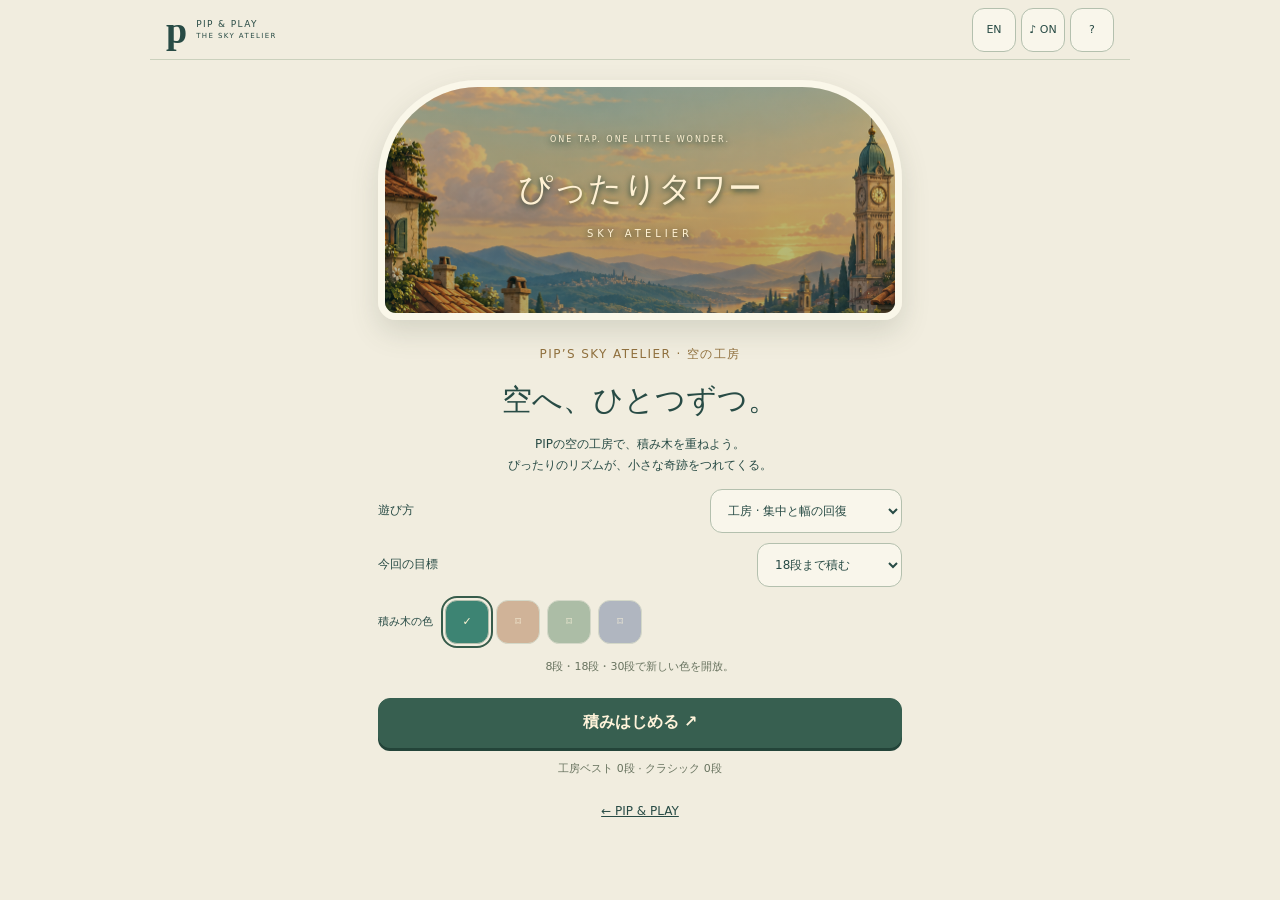
==== commit 52382db1: "Promote iPhone-verified Sky Atelier with legacy records and Playables lifecycle" ====
--- a/index.html
+++ b/index.html
@@ -1 +1,2 @@
-<!doctype html><html lang="ja"><meta charset="utf-8"><meta name="viewport" content="width=device-width,initial-scale=1,viewport-fit=cover"><meta name="theme-color" content="#dbf5ff"><title>ぴったりタワー · PERFECT TOWER</title><link rel="stylesheet" href="style.css?v=pop1"><link rel="stylesheet" href="quality.css?v=readability1"><body data-quality="1"><div id="startup" role="status"><p id="startupText">記録を読み込んでいます…</p><button id="retryLoad" hidden>もう一度読み込む</button></div><main inert><header><div><span class="eyebrow">A LITTLE PRECISION. A LITTLE MAGIC.</span><h1>ぴったりタワー</h1><span class="subtitle">PERFECT TOWER</span></div><button id="settings" aria-label="音と振動の設定">⚙</button></header><div class="language-row"><label>Language <select id="localeSelect" aria-label="Language"><option value="ja">日本語</option><option value="en">English</option></select></label></div><section class="numbers"><div><span>HEIGHT</span><strong id="height">0<small>段</small></strong></div><div class="record"><span>PERSONAL BEST</span><b id="best">0 段</b><span id="score">SCORE 0</span></div></section><section class="stage"><canvas id="game" width="720" height="1000" aria-label="左右に動くブロック。画面をタップするか積むボタンで落とせます。"></canvas><div id="callout" aria-live="polite"></div><div id="welcome"><span class="eyebrow">ONE TAP, ONE MORE FLOOR.</span><h2>ぴたり、と。<br>気持ちいい高さへ。</h2><p>左右に動くブロックをタップで落とそう。<br>ぴったり重なると、光が連なります。</p><button id="start" class="primary">はじめる ↗</button><small>音楽つき · 振動は対応端末のみ</small></div><div class="stage-foot"><span id="combo">MAKE IT PERFECT</span><button id="pause" aria-label="一時停止">Ⅱ</button></div></section><button id="drop" class="drop" disabled>タップして積む <span>SPACE / ENTER</span></button><p id="saveNotice" role="status"></p><footer><span>JUST ONE MORE.</span><span>original game · v1.1</span><button id="help">遊び方</button></footer></main><dialog id="dialog"><div id="content"></div><button id="close" class="primary">つづける</button></dialog><script src="https://www.youtube.com/game_api/v1"></script><script src="host.js?v=pop1"></script><script src="locale.js?v=pop1"></script><script src="engine.js?v=pop1"></script><script src="music.js?v=pop1"></script><script src="haptics.js?v=pop1"></script><script src="game.js?v=readability1"></script></body></html>
+<!doctype html><html lang="ja"><head><meta charset="utf-8"><meta name="viewport" content="width=device-width,initial-scale=1,viewport-fit=cover"><meta name="theme-color" content="#284b45"><title>ぴったりタワー · SKY ATELIER</title><link rel="stylesheet" href="style.css?v=atelierlive1"><style>body.booting>*:not(#boot){visibility:hidden}#boot{padding:40px 20px;text-align:center;line-height:1.8}</style></head><body class="booting"><div id="boot" role="status">記録を読み込んでいます… / Loading saved tower…</div><header><a class="brand" href="https://kazuplay.com/"><b>p</b><span>PIP & PLAY<small>THE SKY ATELIER</small></span></a><nav><button id="lang">EN</button><button id="sound" aria-label="音の切替">♪ ON</button><button id="help" aria-label="遊び方">?</button></nav></header><main><section id="home"><div class="hero"><img src="assets/sky-atelier.png" alt="夕暮れの空と屋根の上の工房"><div><p>ONE TAP. ONE LITTLE WONDER.</p><h1 id="title">ぴったりタワー</h1><span>SKY ATELIER</span></div></div><div class="home-copy"><p class="eyebrow" id="testLabel">PIP’S SKY ATELIER · 空の工房</p><h2 id="homeTitle">空へ、ひとつずつ。</h2><p id="intro"></p><label><span id="modeLabel">遊び方</span><select id="mode"><option value="atelier">工房 · 集中と幅の回復</option><option value="classic">クラシック · 従来のルール</option></select></label><label id="goalRow"><span id="goalLabel">今回の目標</span><select id="goal"><option value="height">18段まで積む</option><option value="chain">5回連続PERFECT</option><option value="perfect">PERFECTを10回</option></select></label><div class="palette-picker"><span id="paletteLabel">積み木の色</span><div id="palettes"></div></div><p id="unlockTip" class="best-line"></p><button class="primary" id="start" disabled>絵を準備しています…</button><button id="continue" hidden>つづきから</button><p class="best-line" id="records"></p><a href="https://kazuplay.com/" id="backLink">← PIP & PLAY</a></div></section><section id="play" hidden><div class="hud"><div><small id="heightLabel">HEIGHT</small><strong id="height">0<em>段</em></strong></div><div><small id="bestLabel">BEST</small><b id="best">0</b></div><div><small>SCORE</small><b id="score">0</b></div><button id="pause" aria-label="一時停止">Ⅱ</button></div><div class="mission"><span id="missionText"></span><progress id="missionProgress" max="18" value="0"></progress></div><div class="stage"><canvas id="canvas" tabindex="0" aria-label="動く積み木をタップして積む"></canvas><div id="callout" role="status"></div><div class="scene-label"><span>THE SKY ATELIER</span><button id="guide" aria-pressed="true">ガイド ON</button></div><div class="scene-bottom"><span id="widthText">幅100%</span><span id="chain">PERFECT × 0</span></div></div><div class="controls"><div class="pip-note"><canvas id="pip" width="160" height="160" aria-hidden="true"></canvas><p id="reaction" role="status"></p></div><div class="actions"><button id="drop" class="primary">タップして積む</button><button id="focus">◉ 集中 2</button></div><p id="controlTip"></p></div></section></main><dialog id="dialog"><div id="dialogBody"></div></dialog><script src="engine.js?v=atelierlive1"></script><script src="atelier-engine.js?v=atelierlive1"></script><script src="https://www.youtube.com/game_api/v1"></script><script src="platform.js?v=atelierlive1"></script><script src="music.js?v=atelierlive1"></script><script src="app.js?v=atelierlive1"></script></body></html>
+
--- a/style.css
+++ b/style.css
@@ -1,16 +1,2 @@
-*{box-sizing:border-box}html{background:#101c29;color:#e8eee9;font-family:system-ui,-apple-system,sans-serif;touch-action:pan-y pinch-zoom}body{margin:0;background:radial-gradient(ellipse at 15% 10%,#3d726235,transparent 55%),radial-gradient(ellipse at 90% 80%,#a78e5220,transparent 50%);min-height:100svh}main{max-width:460px;padding:24px 20px max(20px,env(safe-area-inset-bottom));margin:auto}header{display:flex;align-items:center;justify-content:space-between}.eyebrow{font-size:8px;letter-spacing:1.7px;color:#92aca6}h1{font-size:27px;letter-spacing:2px;margin:9px 0 3px;font-weight:600}.subtitle{font-size:9px;letter-spacing:4px;color:#c5b687}button{font:inherit;color:inherit;cursor:pointer;border:1px solid #7d9f8d35;background:#233a3a80;border-radius:13px;padding:11px 16px;touch-action:manipulation;-webkit-tap-highlight-color:transparent}button:active{transform:scale(.97)}button:focus-visible{outline:3px solid #efd098;outline-offset:3px}button:disabled{opacity:.4}#settings{font-size:21px;padding:8px 12px}.numbers{display:flex;justify-content:space-between;align-items:center;padding:20px 4px 14px}.numbers span{font-size:8px;letter-spacing:2px;color:#809c99;display:block}.numbers strong{display:block;font-size:48px;font-weight:300;line-height:1.15;font-variant-numeric:tabular-nums}.numbers small{font-size:12px;margin-left:6px;color:#9ab4ad}.record{text-align:right}.record b{font-size:20px;font-weight:400;display:block;margin:8px 0}.record #score{font-size:9px;letter-spacing:1px}.stage{border:1px solid #809c8f30;position:relative;border-radius:23px;overflow:hidden;box-shadow:0 20px 80px #0004;background:#152b32}canvas{display:block;width:100%;height:min(53svh,500px);min-height:290px;touch-action:manipulation}#welcome{position:absolute;inset:0;background:linear-gradient(#172f35da,#11212bf5);display:flex;align-items:center;justify-content:center;flex-direction:column;text-align:center;padding:24px}#welcome[hidden]{display:none}h2{font-size:28px;font-weight:400;letter-spacing:2px;line-height:1.6;margin:16px 0}#welcome p{font-size:11px;line-height:2;color:#a8c0b7}#welcome small{font-size:9px;color:#829d96;margin-top:16px}.primary{border:0;background:#d9c69b;color:#152a2d;font-weight:600;padding:14px 27px;box-shadow:0 4px 25px #dac69a18}.stage-foot{position:absolute;bottom:14px;left:20px;right:16px;display:flex;justify-content:space-between;align-items:center;pointer-events:none}.stage-foot span{font-size:9px;letter-spacing:2px;color:#9ebfb5}.stage-foot button{pointer-events:auto;padding:7px 11px;font-size:10px}#welcome:not([hidden])~.stage-foot{display:none}.drop{width:100%;margin-top:14px;background:#bfd9c9;color:#1a3230;border:0;padding:17px;font-size:14px;letter-spacing:2px;box-shadow:0 8px 30px #8bc5ac12}.drop span{display:block;font-size:7px;letter-spacing:2px;opacity:.5;margin-top:5px}footer{display:flex;align-items:center;justify-content:space-between;margin-top:16px;font-size:7px;letter-spacing:1.3px;color:#6f8b86}footer button{border:0;background:none;padding:5px;font-size:9px}#callout{position:absolute;top:18%;left:0;right:0;text-align:center;pointer-events:none;color:#f6dcac;letter-spacing:5px;font-size:24px;text-shadow:0 0 25px #e8c99088;opacity:0;transition:opacity .15s}#callout small{display:block;font-size:9px;letter-spacing:3px;margin-top:8px;color:#accfc1}dialog{max-width:390px;width:90%;border:1px solid #6b958250;border-radius:23px;background:#192e35;color:#e2eee7;padding:27px;box-shadow:0 25px 100px #0008}dialog::backdrop{background:#07161bce;backdrop-filter:blur(8px)}dialog p{font-size:12px;line-height:1.9;color:#adc4b8}dialog .primary{width:100%;margin-top:15px}.result{font-size:64px;font-weight:300;line-height:1.2;color:#dfcea6;margin:18px 0}.result small{font-size:15px;margin-left:8px}.stats{display:flex;justify-content:space-between;border-block:1px solid #72938330;padding:15px 0;font-size:11px;color:#a4c2b5}.setting{display:flex;justify-content:space-between;align-items:center;padding:16px 0;border-bottom:1px solid #6c93812a;font-size:13px}.setting input{width:20px;height:20px;accent-color:#c9d8b7}.muted{font-size:10px!important;color:#829e93!important}@media(max-height:750px){main{padding-top:12px}.numbers{padding-top:12px}.numbers strong{font-size:38px}canvas{height:48svh;min-height:250px}.drop{padding:13px}footer{margin-top:8px}h1{font-size:24px}}@media(prefers-reduced-motion:reduce){*{transition:none!important}}
-
-.language-row{display:flex;justify-content:flex-end;margin:5px 0;font-size:10px;color:#94aba8}.language-row select{font:inherit;color:inherit;background:#172c35;border:1px solid #7d9f8d55;border-radius:7px;padding:5px}html[lang=en] h1{letter-spacing:1px;font-size:25px}html[lang=en] .chapter strong{font-size:11px}html[lang=en] .result{font-size:30px}html[lang=en] #callout{font-size:22px}
-
-.language-row[hidden]{display:none!important}
-
-html[lang=en] .result{font-size:64px}html[lang=en] .result small{font-size:12px}
-
-#startup{position:fixed;inset:0;z-index:20;display:grid;align-content:center;justify-items:center;text-align:center;padding:30px;background:#101c29}#startup[hidden]{display:none}#saveNotice{font-size:11px;color:#dfcca4;text-align:center}[hidden]{display:none!important}
-
-/* Sunny candy palette; identical layout and input targets. */
-html{background:#e2f7ff;color:#24486a}body{background:radial-gradient(ellipse at 10% 12%,#fff6bc,transparent 50%),linear-gradient(#dcf6ff,#f4edff)}.eyebrow,.numbers span,.numbers small,.subtitle,footer{color:#526b8a}h1{font-weight:800}.numbers strong{font-weight:750;color:#3164a5}button{background:#fff9;border-color:#a7cce3;color:#294f78}button:focus-visible{outline-color:#e66b96}.stage{background:#bceaff;border:3px solid #fff;box-shadow:0 12px 35px #6092b52b}.primary{background:#ffcb57;color:#4a3c30;box-shadow:0 5px 0 #e9a542;font-weight:800}#welcome{background:linear-gradient(#e3faffeb,#fff5daee)}h2{font-weight:800;color:#345f91}#welcome p,#welcome small,dialog p,.muted{color:#4b6685!important}.drop{background:#ffb2ca;color:#613e69;font-weight:800;box-shadow:0 5px 0 #e88eaf}.stage-foot span{color:#345f81}.stage-foot button{background:#ffffffe8}#callout{color:#9b3a83;text-shadow:0 2px 0 #fff,0 0 18px #fff;font-weight:900}#callout small{color:#335b84}dialog{background:#f6fbff;color:#294f78;border:3px solid white}.result{color:#bd4f88;font-weight:800}.stats{color:#4b6685}.setting input{accent-color:#da649a}.language-row{color:#526b8a}.language-row select{background:#fff;color:#294f78}#startup{background:#e2f7ff;color:#294f78}#saveNotice{color:#875333}
-
-/* Pop edition: clear, bright surfaces with strong text contrast. */
-:root{color-scheme:light;--ink:#294e70;--dim:#586c89;--muted:#526985;--gold:#efac31;--mint:#238b9b}html{background:#edf7ff;color:#294e70}body{color:#294e70;background:radial-gradient(ellipse at 8% 10%,#fff2bd,transparent 55%),linear-gradient(#e4f8ff,#f6ecff)}h1{font-weight:850}button{border-radius:14px}dialog{background:#f8fbff;color:#294e70;border:3px solid #fff;box-shadow:0 18px 60px #46729b33}dialog p,#dialogBody{color:#4c6483}dialog::backdrop{background:#365b7d66}.eyebrow,.subtitle,.sub,.tip,.hint,.footnote,.muted,footer,.language-row{color:#526985}#startup{background:#edf7ff;color:#294e70}#startup p{color:#526985}.language-row select{background:#fff;color:#294e70}button:focus-visible{outline-color:#dc578f}
-.stage{border:3px solid #fff;box-shadow:0 12px 32px #709fc633}.primary{background:#ffcf4e;box-shadow:0 5px 0 #eba83b}.drop{background:#ff9ec7;box-shadow:0 5px 0 #e67ca7}.numbers strong{color:#2d70ae}#welcome{background:linear-gradient(#d9faffeb,#fff2cdeb)}#callout{color:#b13f96}.setting input{accent-color:#e35b9d}
+:root{font-family:system-ui,-apple-system,sans-serif;color:#284b45;background:#f1eddf;--green:#365f51;--gold:#ac803f}*{box-sizing:border-box}[hidden]{display:none!important}body{margin:0}button,select{font:inherit;color:inherit;min-height:44px;border:1px solid #b4c0ae;border-radius:12px;background:#f9f6eb;padding:9px 13px}button{cursor:pointer;touch-action:manipulation}button:disabled{opacity:.46;cursor:default}button:focus-visible,select:focus-visible,canvas:focus-visible{outline:3px solid #b87931;outline-offset:2px}header{height:60px;max-width:980px;margin:auto;display:flex;align-items:center;justify-content:space-between;padding:7px 16px;border-bottom:1px solid #cbd1bd}.brand{display:flex;gap:9px;align-items:center;color:inherit;text-decoration:none}.brand>b{font:bold 38px Georgia}.brand>span{font-size:9px;letter-spacing:1.4px}.brand small{display:block;font-size:7px;margin-top:3px;letter-spacing:1.4px}nav{display:flex;gap:5px}nav button{min-width:44px;padding:7px;font-size:11px}main{max-width:820px;margin:auto}#home{max-width:560px;margin:20px auto 0;padding:0 18px 24px}.hero{height:240px;position:relative;overflow:hidden;border:7px solid #faf7e9;border-radius:100px 100px 18px 18px;box-shadow:0 12px 28px #4d57452b}.hero>img{width:100%;height:100%;object-fit:cover;object-position:50% 75%}.hero:after{content:'';position:absolute;inset:0;background:linear-gradient(#173d3638,#103e3955)}.hero>div{position:absolute;inset:40px 5px 0;text-align:center;color:#fff1d3;z-index:1;text-shadow:0 2px 6px #193d35}.hero p{font-size:8px;letter-spacing:2px}.hero h1{font:34px Georgia,'Yu Mincho',serif;margin:22px 0 10px}.hero span{font-size:10px;letter-spacing:4px}.home-copy{text-align:center}.eyebrow{font-size:9px;letter-spacing:1.4px;color:#91713e;margin-top:24px}h2{font:30px/1.4 Georgia,'Yu Mincho',serif;margin:13px 0}.home-copy>p{font-size:12px;line-height:1.8}.home-copy>label{display:flex;align-items:center;justify-content:space-between;gap:8px;text-align:left;margin:10px 0;font-size:12px}.home-copy select{max-width:76%;font-size:12px}.palette-picker{display:flex;align-items:center;gap:12px;margin:13px 0;text-align:left;font-size:11px}.palette-picker>div{display:flex;gap:7px}.palette-picker button{width:44px;height:44px;padding:0}.palette-picker button[aria-pressed=true]{outline:2px solid #375c4b;outline-offset:2px}.primary{background:#375f50;color:#fff3da;border-color:#375f50;box-shadow:0 3px 0 #234439;font-weight:600}#start,#continue{width:100%;margin-top:10px;min-height:50px}#backLink{display:inline-flex;align-items:center;min-height:44px;color:inherit;font-size:12px}.best-line{color:#68735f;font-size:11px!important}body.playing{height:100svh;overflow:hidden}.playing header{height:52px}.playing main{height:calc(100svh - 52px);padding-bottom:env(safe-area-inset-bottom)}#play{height:100%;display:flex;flex-direction:column}.hud{display:flex;gap:22px;align-items:center;height:66px;flex-shrink:0;padding:4px 15px}.hud>div{display:flex;flex-direction:column}.hud small{font-size:8px;letter-spacing:1.5px;color:#6a7865}.hud strong{font:34px Georgia}.hud em{font:11px system-ui;margin-left:3px;font-style:normal}.hud b{font:20px Georgia}.hud button{margin-left:auto;width:44px}.mission{display:flex;align-items:center;gap:12px;min-height:32px;padding:4px 15px 9px;font-size:10px}.mission>span{min-width:130px}.mission progress{height:5px;width:100%;accent-color:#8e6937;border:0;border-radius:5px;overflow:hidden}.mission progress::-webkit-progress-bar{background:#d4d9c7}.mission progress::-webkit-progress-value{background:#a17c42}.stage{position:relative;flex:1;min-height:200px;overflow:hidden;background:#9cbab2;border-top:1px solid #a4b5a1;border-bottom:1px solid #a4b5a1}#canvas{width:100%;height:100%;display:block;touch-action:none}.scene-label,.scene-bottom{position:absolute;left:12px;right:12px;display:flex;align-items:center;justify-content:space-between;pointer-events:none}.scene-label{top:8px}.scene-label>span{font-size:7px;letter-spacing:1.5px;color:#fff1cf;text-shadow:0 1px 3px #254c40}.scene-label button{pointer-events:auto;min-height:44px;font-size:10px;background:#f3f0dedb;padding:5px 9px}.scene-bottom{bottom:9px;font-size:10px;color:#f9f1da;text-shadow:0 1px 3px #254c40}.scene-bottom span{background:#234b42c7;padding:5px 9px;border-radius:8px}#callout{position:absolute;top:60px;left:14px;padding:7px 11px;max-width:calc(100% - 28px);border-radius:10px;background:#fff0c5b5;font:bold 17px Georgia;color:#2c584a;pointer-events:none;opacity:0;transition:opacity .1s}#callout small{display:block;font:10px system-ui;letter-spacing:.5px;margin-top:2px}.controls{flex-shrink:0;padding:0 12px 5px}.pip-note{display:flex;align-items:center;gap:6px;height:45px}.pip-note canvas{width:45px;height:45px;flex-shrink:0}.pip-note p{font-size:11px;line-height:1.4;margin:0;color:#506b56}.actions{display:flex;gap:8px}.actions #drop{flex:1;font-size:14px;min-height:49px;touch-action:none;user-select:none;-webkit-user-select:none}.actions #focus{width:94px;font-size:12px}.actions #focus.active{background:#d9be77;border-color:#a17c42;color:#294e40}#controlTip{font-size:9px;text-align:center;margin:7px 0 0;color:#6b7766}dialog{border:1px solid #a9b99d;border-radius:20px;padding:24px;max-width:420px;width:calc(100% - 26px);max-height:calc(100svh - 28px);overflow:auto;background:#f7f2e4;color:#2b5145;text-align:center;box-shadow:0 20px 60px #203d3555}dialog::backdrop{background:#173e369c}dialog h2{font-size:28px}dialog p{font-size:12px;line-height:1.8;color:#60705d}dialog button{width:100%;margin-top:10px}dialog .result{font:54px Georgia;color:#a2793c}.stats{display:flex;justify-content:center;gap:13px;font-size:10px;margin:12px 0}.setting{display:flex;align-items:center;justify-content:space-between;min-height:44px;font-size:13px}.setting input{min-height:26px;width:26px}.unlocked{padding:10px;background:#e5d9ad;border-radius:10px}@media(max-height:590px) and (orientation:portrait){.hud{height:56px}.hud strong{font-size:29px}.mission{min-height:27px;padding-bottom:5px}.pip-note{height:38px}.pip-note canvas{width:38px;height:38px}#controlTip{display:none}.controls{padding-bottom:8px}.stage{min-height:170px}}@media(orientation:landscape) and (max-height:550px){.playing header{position:absolute;right:0;top:0;width:40%;z-index:4;height:48px;border:0}.playing .brand{display:none}.playing nav{margin-left:auto}.playing main{height:100svh;max-width:none;padding:0}#play{display:grid;grid-template-columns:60% 40%;grid-template-rows:110px 34px 1fr}.stage{grid-column:1;grid-row:1/4;height:100svh;min-height:0}.hud{grid-column:2;grid-row:1;padding:48px 9px 5px;gap:12px;height:110px}.hud strong{font-size:27px}.hud b{font-size:17px}.hud small{letter-spacing:1px}.mission{grid-column:2;grid-row:2;flex-direction:column;gap:4px;padding:2px 10px}.controls{grid-column:2;grid-row:3;overflow:auto;padding:0 10px 10px}.pip-note{height:50px}.actions{flex-direction:column}.actions #focus{width:100%}#controlTip{font-size:8px}.scene-label>span{display:none}}@media(prefers-reduced-motion:reduce){*{transition:none!important}}
+#callout{top:auto;bottom:43px;left:auto;right:12px;text-align:right}.actions #focus.active:disabled{opacity:1}.home-copy #intro{white-space:pre-line}
